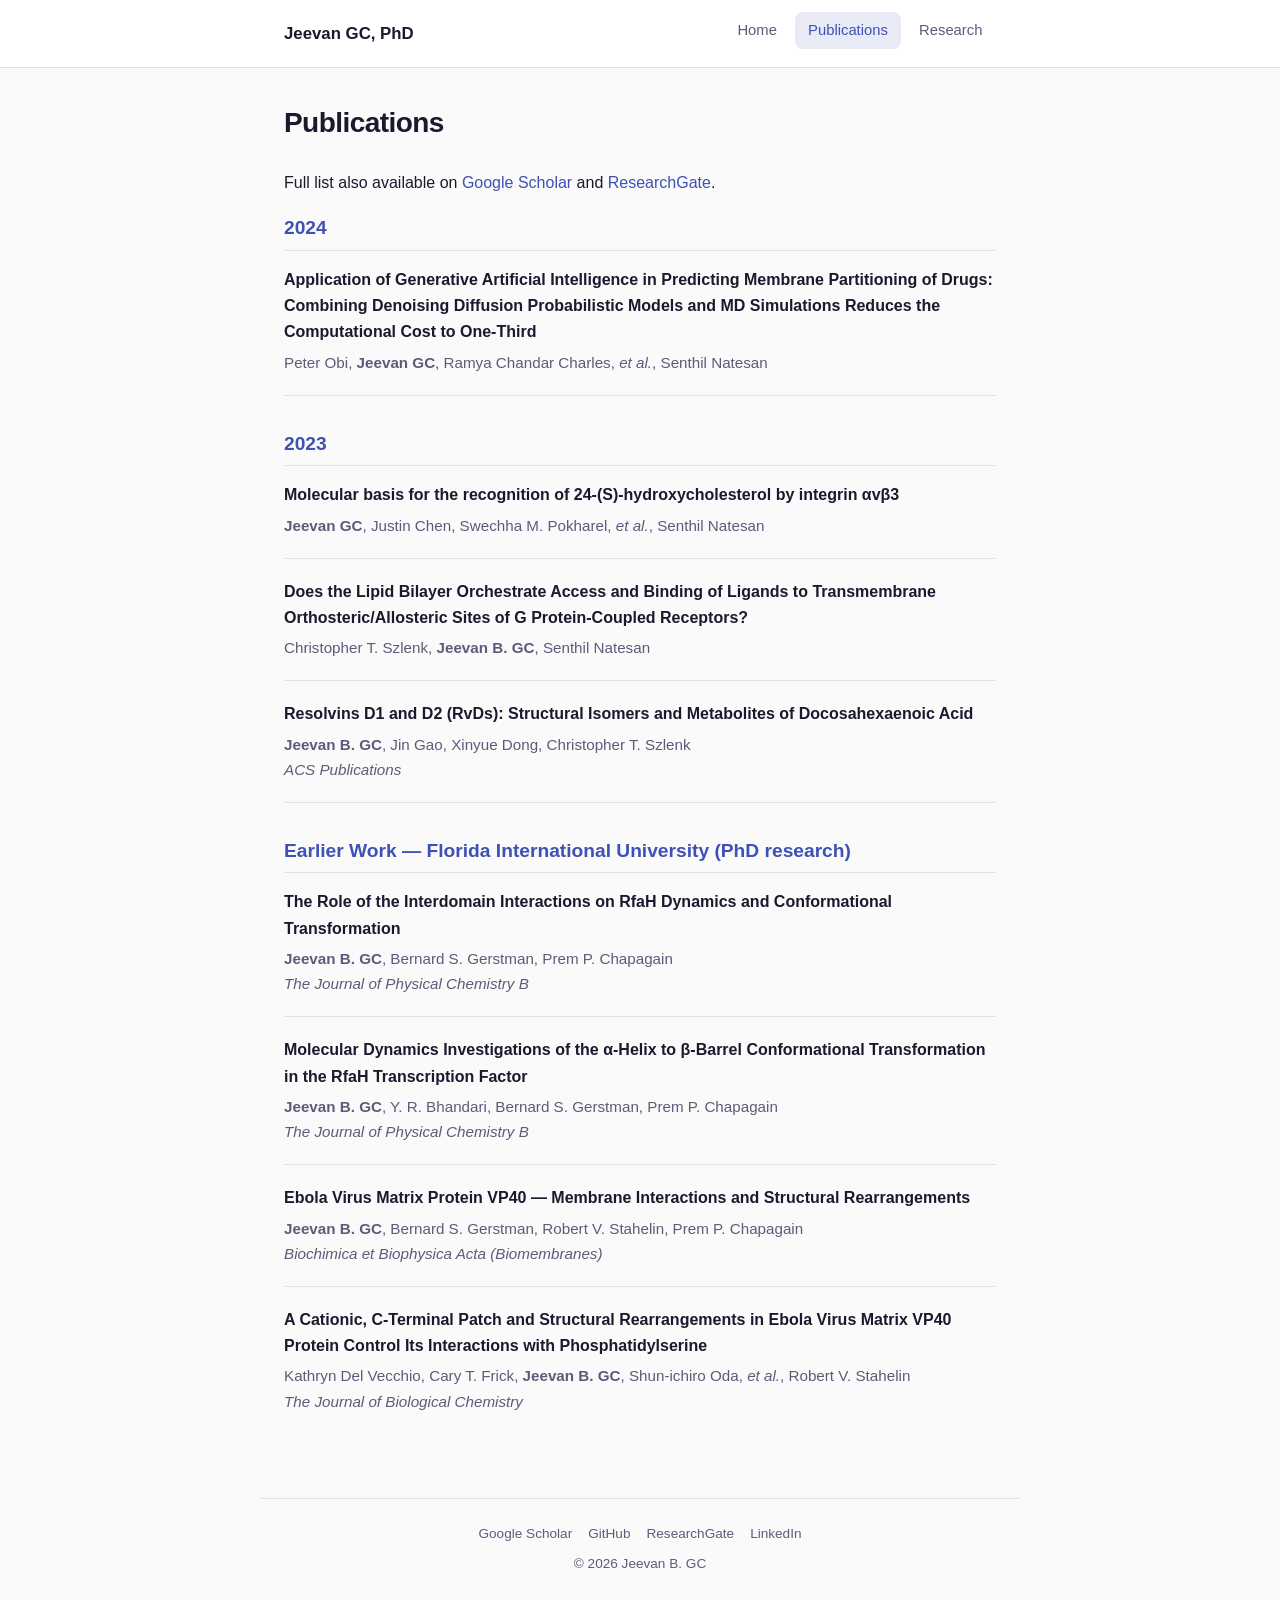
==== publications.html @ 0736896e "Add personal website" ====
<!DOCTYPE html>
<html lang="en">
<head>
  <meta charset="UTF-8">
  <meta name="viewport" content="width=device-width, initial-scale=1.0">
  <meta name="description" content="Publications by Jeevan B. GC, PhD">
  <title>Publications — Jeevan GC, PhD</title>
  <link rel="stylesheet" href="css/style.css">
</head>
<body>
  <header>
    <div class="header-inner">
      <a href="index.html" class="site-title">Jeevan GC, PhD</a>
      <nav>
        <ul>
          <li><a href="index.html">Home</a></li>
          <li><a href="publications.html" class="active">Publications</a></li>
          <li><a href="research.html">Research</a></li>
        </ul>
      </nav>
    </div>
  </header>

  <main>
    <h1 class="page-title">Publications</h1>
    <p>Full list also available on <a href="https://scholar.google.com/citations?user=zgSprHEAAAAJ&hl=en&oi=ao">Google Scholar</a> and <a href="https://www.researchgate.net/profile/Jeevan_G_C">ResearchGate</a>.</p>

    <div class="pub-year">2024</div>
    <div class="pub-item">
      <div class="pub-title">Application of Generative Artificial Intelligence in Predicting Membrane Partitioning of Drugs: Combining Denoising Diffusion Probabilistic Models and MD Simulations Reduces the Computational Cost to One-Third</div>
      <div class="pub-authors">Peter Obi, <strong>Jeevan GC</strong>, Ramya Chandar Charles, <em>et al.</em>, Senthil Natesan</div>
    </div>

    <div class="pub-year">2023</div>
    <div class="pub-item">
      <div class="pub-title">Molecular basis for the recognition of 24-(S)-hydroxycholesterol by integrin αvβ3</div>
      <div class="pub-authors"><strong>Jeevan GC</strong>, Justin Chen, Swechha M. Pokharel, <em>et al.</em>, Senthil Natesan</div>
    </div>
    <div class="pub-item">
      <div class="pub-title">Does the Lipid Bilayer Orchestrate Access and Binding of Ligands to Transmembrane Orthosteric/Allosteric Sites of G Protein-Coupled Receptors?</div>
      <div class="pub-authors">Christopher T. Szlenk, <strong>Jeevan B. GC</strong>, Senthil Natesan</div>
    </div>
    <div class="pub-item">
      <div class="pub-title">Resolvins D1 and D2 (RvDs): Structural Isomers and Metabolites of Docosahexaenoic Acid</div>
      <div class="pub-authors"><strong>Jeevan B. GC</strong>, Jin Gao, Xinyue Dong, Christopher T. Szlenk</div>
      <div class="pub-authors"><em>ACS Publications</em></div>
    </div>

    <div class="pub-year">Earlier Work — Florida International University (PhD research)</div>
    <div class="pub-item">
      <div class="pub-title">The Role of the Interdomain Interactions on RfaH Dynamics and Conformational Transformation</div>
      <div class="pub-authors"><strong>Jeevan B. GC</strong>, Bernard S. Gerstman, Prem P. Chapagain</div>
      <div class="pub-authors"><em>The Journal of Physical Chemistry B</em></div>
    </div>
    <div class="pub-item">
      <div class="pub-title">Molecular Dynamics Investigations of the α-Helix to β-Barrel Conformational Transformation in the RfaH Transcription Factor</div>
      <div class="pub-authors"><strong>Jeevan B. GC</strong>, Y. R. Bhandari, Bernard S. Gerstman, Prem P. Chapagain</div>
      <div class="pub-authors"><em>The Journal of Physical Chemistry B</em></div>
    </div>
    <div class="pub-item">
      <div class="pub-title">Ebola Virus Matrix Protein VP40 — Membrane Interactions and Structural Rearrangements</div>
      <div class="pub-authors"><strong>Jeevan B. GC</strong>, Bernard S. Gerstman, Robert V. Stahelin, Prem P. Chapagain</div>
      <div class="pub-authors"><em>Biochimica et Biophysica Acta (Biomembranes)</em></div>
    </div>
    <div class="pub-item">
      <div class="pub-title">A Cationic, C-Terminal Patch and Structural Rearrangements in Ebola Virus Matrix VP40 Protein Control Its Interactions with Phosphatidylserine</div>
      <div class="pub-authors">Kathryn Del Vecchio, Cary T. Frick, <strong>Jeevan B. GC</strong>, Shun-ichiro Oda, <em>et al.</em>, Robert V. Stahelin</div>
      <div class="pub-authors"><em>The Journal of Biological Chemistry</em></div>
    </div>
  </main>

  <footer>
    <div class="social-links">
      <a href="https://scholar.google.com/citations?user=zgSprHEAAAAJ&hl=en&oi=ao">Google Scholar</a>
      <a href="https://github.com/gcjeevan">GitHub</a>
      <a href="https://www.researchgate.net/profile/Jeevan_G_C">ResearchGate</a>
      <a href="https://www.linkedin.com/in/jeevan-gc-73a26660/">LinkedIn</a>
    </div>
    <p>&copy; 2026 Jeevan B. GC</p>
  </footer>
</body>
</html>
---- css/style.css ----
:root {
  --bg: #fafafa;
  --surface: #ffffff;
  --text: #1a1a2e;
  --text-muted: #5c5c7a;
  --accent: #3f51b5;
  --accent-light: #e8eaf6;
  --border: #e0e0e8;
  --shadow: 0 2px 12px rgba(63, 81, 181, 0.08);
  --radius: 8px;
  --max-width: 760px;
}

@media (prefers-color-scheme: dark) {
  :root {
    --bg: #121218;
    --surface: #1e1e28;
    --text: #e8e8f0;
    --text-muted: #a0a0b8;
    --accent: #7986cb;
    --accent-light: rgba(121, 134, 203, 0.12);
    --border: #2e2e3a;
    --shadow: 0 2px 12px rgba(0, 0, 0, 0.3);
  }
}

*,
*::before,
*::after {
  box-sizing: border-box;
}

html {
  scroll-behavior: smooth;
}

body {
  margin: 0;
  font-family: -apple-system, BlinkMacSystemFont, "Segoe UI", Roboto, Helvetica, Arial, sans-serif;
  font-size: 1rem;
  line-height: 1.65;
  color: var(--text);
  background: var(--bg);
}

a {
  color: var(--accent);
  text-decoration: none;
}

a:hover {
  text-decoration: underline;
}

/* Header & nav */
header {
  background: var(--surface);
  border-bottom: 1px solid var(--border);
  position: sticky;
  top: 0;
  z-index: 100;
}

.header-inner {
  max-width: var(--max-width);
  margin: 0 auto;
  padding: 0.75rem 1.5rem;
  display: flex;
  align-items: center;
  justify-content: space-between;
  gap: 1rem;
}

.site-title {
  font-weight: 600;
  font-size: 1.05rem;
  color: var(--text);
  text-decoration: none;
}

.site-title:hover {
  text-decoration: none;
  color: var(--accent);
}

nav ul {
  list-style: none;
  margin: 0;
  padding: 0;
  display: flex;
  gap: 0.25rem;
}

nav a {
  display: block;
  padding: 0.4rem 0.85rem;
  border-radius: var(--radius);
  color: var(--text-muted);
  font-size: 0.925rem;
  font-weight: 500;
  text-decoration: none;
}

nav a:hover {
  background: var(--accent-light);
  color: var(--accent);
  text-decoration: none;
}

nav a.active {
  background: var(--accent-light);
  color: var(--accent);
}

/* Main content */
main {
  max-width: var(--max-width);
  margin: 0 auto;
  padding: 2rem 1.5rem 4rem;
}

/* Hero */
.hero {
  text-align: center;
  padding: 2.5rem 1.5rem;
  margin-bottom: 2.5rem;
  background: var(--surface);
  border-radius: var(--radius);
  box-shadow: var(--shadow);
  border: 1px solid var(--border);
}

.hero h1 {
  margin: 0 0 0.35rem;
  font-size: 2rem;
  font-weight: 600;
  letter-spacing: -0.02em;
}

.hero .subtitle {
  font-size: 1.1rem;
  color: var(--text-muted);
  margin-bottom: 0.25rem;
}

.hero .location {
  font-size: 0.95rem;
  color: var(--text-muted);
  margin-bottom: 1.25rem;
}

.hero .links {
  display: flex;
  flex-wrap: wrap;
  gap: 0.5rem 1rem;
  justify-content: center;
  font-size: 0.925rem;
}

.hero .links a {
  font-weight: 500;
}

/* Typography */
h1.page-title {
  font-size: 1.75rem;
  font-weight: 600;
  margin: 0 0 1.5rem;
  letter-spacing: -0.02em;
}

h2 {
  font-size: 1.2rem;
  font-weight: 600;
  margin: 2rem 0 0.75rem;
  padding-bottom: 0.35rem;
  border-bottom: 1px solid var(--border);
}

h2:first-of-type {
  margin-top: 0;
}

p {
  margin: 0 0 1rem;
}

ul {
  margin: 0 0 1rem;
  padding-left: 1.25rem;
}

li {
  margin-bottom: 0.35rem;
}

strong {
  font-weight: 600;
}

em {
  color: var(--text-muted);
  font-style: italic;
}

hr {
  border: none;
  border-top: 1px solid var(--border);
  margin: 2rem 0;
}

/* Publications */
.pub-year {
  font-size: 1.2rem;
  font-weight: 600;
  margin: 2rem 0 1rem;
  padding-bottom: 0.35rem;
  border-bottom: 1px solid var(--border);
  color: var(--accent);
}

.pub-year:first-of-type {
  margin-top: 0;
}

.pub-item {
  margin-bottom: 1.25rem;
  padding-bottom: 1.25rem;
  border-bottom: 1px solid var(--border);
}

.pub-item:last-child {
  border-bottom: none;
  padding-bottom: 0;
}

.pub-title {
  font-weight: 600;
  margin-bottom: 0.25rem;
}

.pub-authors {
  color: var(--text-muted);
  font-size: 0.95rem;
}

/* Footer */
footer {
  max-width: var(--max-width);
  margin: 0 auto;
  padding: 1.5rem;
  text-align: center;
  font-size: 0.85rem;
  color: var(--text-muted);
  border-top: 1px solid var(--border);
}

footer a {
  color: var(--text-muted);
}

footer a:hover {
  color: var(--accent);
}

.social-links {
  display: flex;
  gap: 1rem;
  justify-content: center;
  margin-bottom: 0.5rem;
}

@media (max-width: 600px) {
  .header-inner {
    flex-direction: column;
    align-items: flex-start;
  }

  nav ul {
    flex-wrap: wrap;
  }

  .hero h1 {
    font-size: 1.6rem;
  }
}
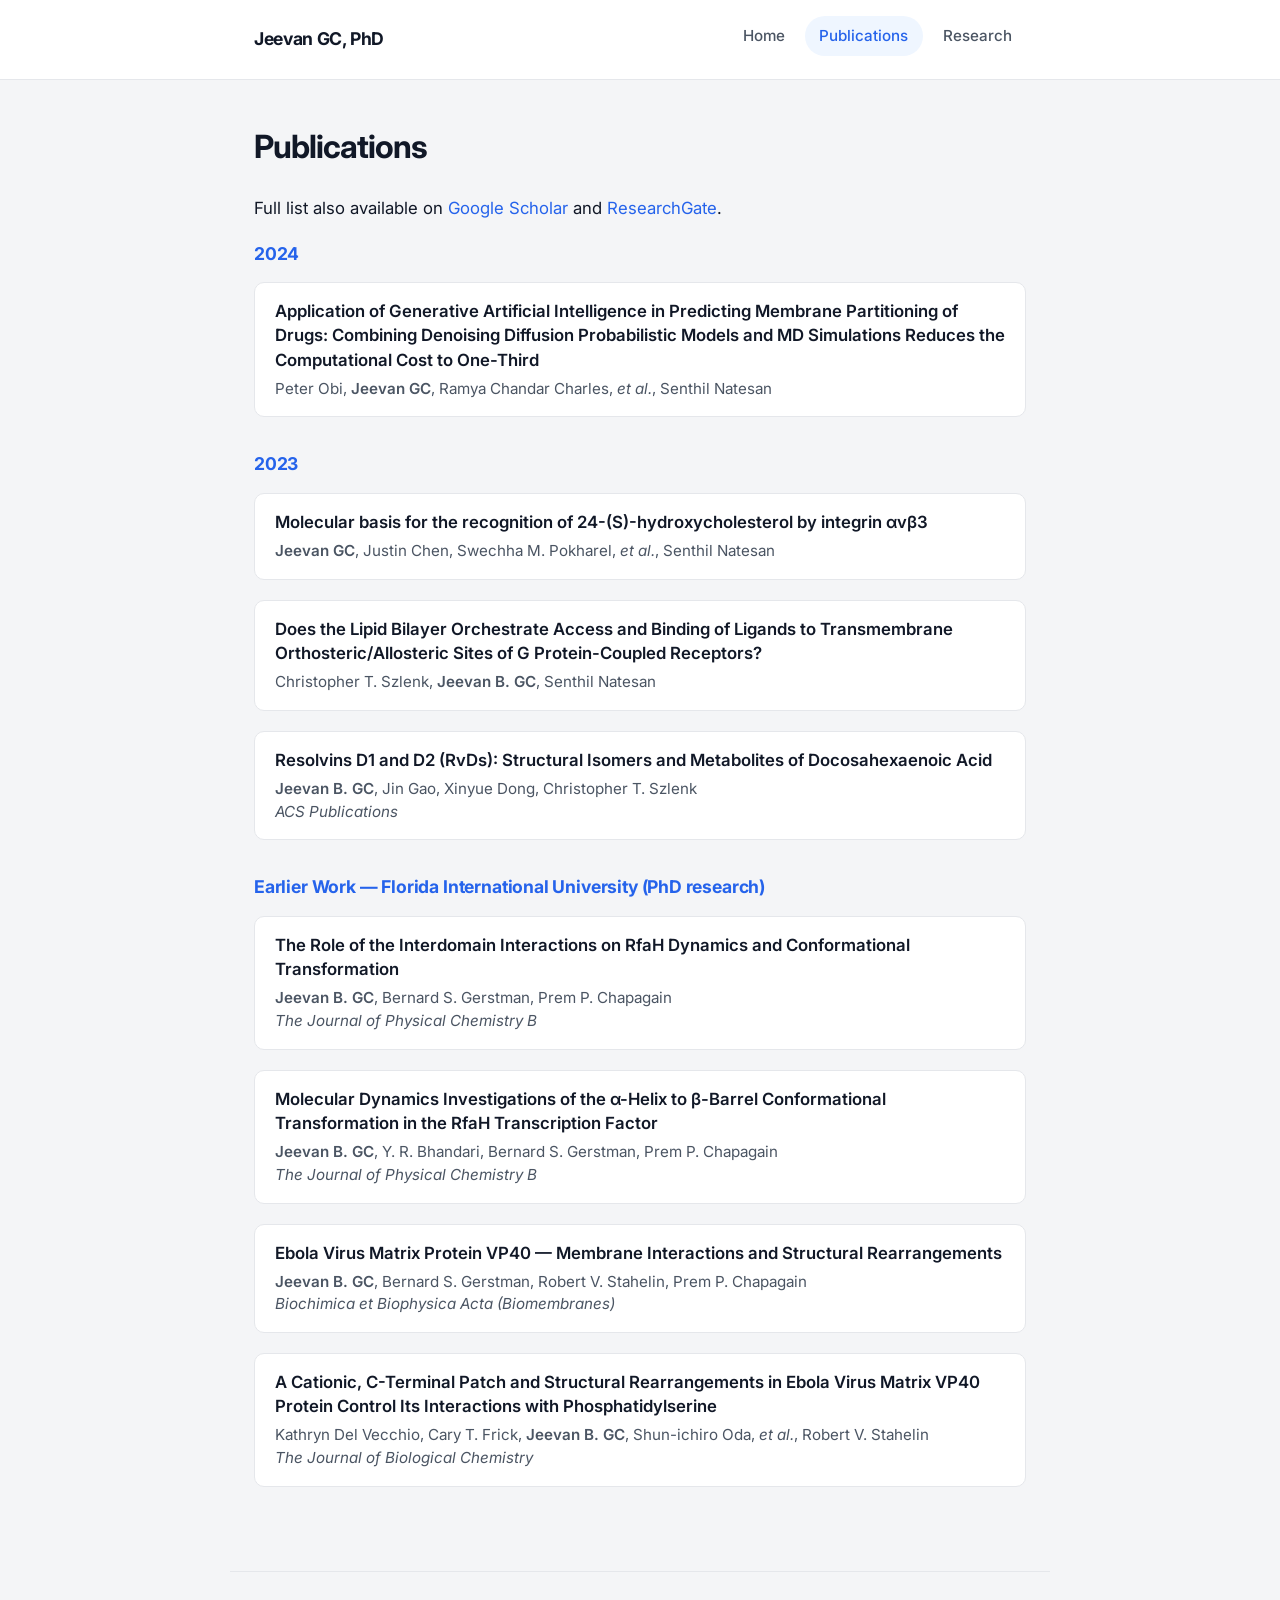
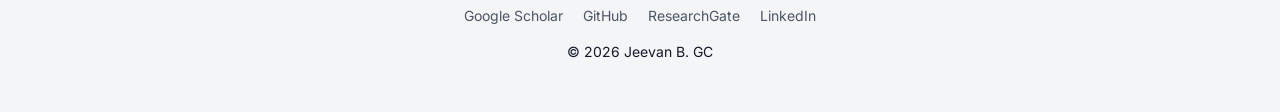
==== commit 35f3141a: "Fix GitHub Pages deploy and add profile photo" ====
--- a/publications.html
+++ b/publications.html
@@ -5,6 +5,9 @@
   <meta name="viewport" content="width=device-width, initial-scale=1.0">
   <meta name="description" content="Publications by Jeevan B. GC, PhD">
   <title>Publications — Jeevan GC, PhD</title>
+  <link rel="preconnect" href="https://fonts.googleapis.com">
+  <link rel="preconnect" href="https://fonts.gstatic.com" crossorigin>
+  <link href="https://fonts.googleapis.com/css2?family=Inter:wght@400;500;600;700&display=swap" rel="stylesheet">
   <link rel="stylesheet" href="css/style.css">
 </head>
 <body>
@@ -23,7 +26,7 @@
 
   <main>
     <h1 class="page-title">Publications</h1>
-    <p>Full list also available on <a href="https://scholar.google.com/citations?user=zgSprHEAAAAJ&hl=en&oi=ao">Google Scholar</a> and <a href="https://www.researchgate.net/profile/Jeevan_G_C">ResearchGate</a>.</p>
+    <p>Full list also available on <a href="https://scholar.google.com/citations?user=Vu5JRU0AAAAJ&amp;hl=en&amp;oi=ao">Google Scholar</a> and <a href="https://www.researchgate.net/profile/Jeevan_G_C">ResearchGate</a>.</p>
 
     <div class="pub-year">2024</div>
     <div class="pub-item">
@@ -71,10 +74,10 @@
 
   <footer>
     <div class="social-links">
-      <a href="https://scholar.google.com/citations?user=zgSprHEAAAAJ&hl=en&oi=ao">Google Scholar</a>
+      <a href="https://scholar.google.com/citations?user=Vu5JRU0AAAAJ&amp;hl=en&amp;oi=ao">Google Scholar</a>
       <a href="https://github.com/gcjeevan">GitHub</a>
       <a href="https://www.researchgate.net/profile/Jeevan_G_C">ResearchGate</a>
-      <a href="https://www.linkedin.com/in/jeevan-gc-73a26660/">LinkedIn</a>
+      <a href="https://www.linkedin.com/in/jeevan-gc-ph-d-73a26660/">LinkedIn</a>
     </div>
     <p>&copy; 2026 Jeevan B. GC</p>
   </footer>
--- a/css/style.css
+++ b/css/style.css
@@ -1,27 +1,16 @@
 :root {
-  --bg: #fafafa;
+  color-scheme: light;
+  --bg: #f4f5f7;
   --surface: #ffffff;
-  --text: #1a1a2e;
-  --text-muted: #5c5c7a;
-  --accent: #3f51b5;
-  --accent-light: #e8eaf6;
-  --border: #e0e0e8;
-  --shadow: 0 2px 12px rgba(63, 81, 181, 0.08);
-  --radius: 8px;
-  --max-width: 760px;
-}
-
-@media (prefers-color-scheme: dark) {
-  :root {
-    --bg: #121218;
-    --surface: #1e1e28;
-    --text: #e8e8f0;
-    --text-muted: #a0a0b8;
-    --accent: #7986cb;
-    --accent-light: rgba(121, 134, 203, 0.12);
-    --border: #2e2e3a;
-    --shadow: 0 2px 12px rgba(0, 0, 0, 0.3);
-  }
+  --text: #111827;
+  --text-muted: #4b5563;
+  --accent: #2563eb;
+  --accent-hover: #1d4ed8;
+  --accent-light: #eff6ff;
+  --border: #e5e7eb;
+  --shadow: 0 1px 3px rgba(0, 0, 0, 0.06), 0 8px 24px rgba(0, 0, 0, 0.04);
+  --radius: 10px;
+  --max-width: 820px;
 }
 
 *,
@@ -36,11 +25,12 @@
 
 body {
   margin: 0;
-  font-family: -apple-system, BlinkMacSystemFont, "Segoe UI", Roboto, Helvetica, Arial, sans-serif;
-  font-size: 1rem;
-  line-height: 1.65;
+  font-family: "Inter", -apple-system, BlinkMacSystemFont, "Segoe UI", Roboto, Helvetica, Arial, sans-serif;
+  font-size: 1.05rem;
+  line-height: 1.7;
   color: var(--text);
   background: var(--bg);
+  -webkit-font-smoothing: antialiased;
 }
 
 a {
@@ -49,10 +39,11 @@
 }
 
 a:hover {
+  color: var(--accent-hover);
   text-decoration: underline;
 }
 
-/* Header & nav */
+/* Header */
 header {
   background: var(--surface);
   border-bottom: 1px solid var(--border);
@@ -64,7 +55,7 @@
 .header-inner {
   max-width: var(--max-width);
   margin: 0 auto;
-  padding: 0.75rem 1.5rem;
+  padding: 1rem 1.5rem;
   display: flex;
   align-items: center;
   justify-content: space-between;
@@ -72,10 +63,11 @@
 }
 
 .site-title {
-  font-weight: 600;
-  font-size: 1.05rem;
-  color: var(--text);
-  text-decoration: none;
+  font-weight: 700;
+  font-size: 1.1rem;
+  color: var(--text);
+  text-decoration: none;
+  letter-spacing: -0.02em;
 }
 
 .site-title:hover {
@@ -88,15 +80,15 @@
   margin: 0;
   padding: 0;
   display: flex;
-  gap: 0.25rem;
+  gap: 0.35rem;
 }
 
 nav a {
   display: block;
-  padding: 0.4rem 0.85rem;
-  border-radius: var(--radius);
-  color: var(--text-muted);
-  font-size: 0.925rem;
+  padding: 0.45rem 0.9rem;
+  border-radius: 999px;
+  color: var(--text-muted);
+  font-size: 0.95rem;
   font-weight: 500;
   text-decoration: none;
 }
@@ -112,17 +104,17 @@
   color: var(--accent);
 }
 
-/* Main content */
+/* Main */
 main {
   max-width: var(--max-width);
   margin: 0 auto;
-  padding: 2rem 1.5rem 4rem;
+  padding: 2.5rem 1.5rem 4rem;
 }
 
 /* Hero */
 .hero {
   text-align: center;
-  padding: 2.5rem 1.5rem;
+  padding: 3rem 2rem;
   margin-bottom: 2.5rem;
   background: var(--surface);
   border-radius: var(--radius);
@@ -130,51 +122,80 @@
   border: 1px solid var(--border);
 }
 
+.hero-photo {
+  width: 160px;
+  height: 160px;
+  border-radius: 50%;
+  object-fit: cover;
+  object-position: center top;
+  margin: 0 auto 1.25rem;
+  display: block;
+  border: 3px solid var(--border);
+  box-shadow: var(--shadow);
+}
+
 .hero h1 {
-  margin: 0 0 0.35rem;
-  font-size: 2rem;
-  font-weight: 600;
-  letter-spacing: -0.02em;
+  margin: 0 0 0.5rem;
+  font-size: 2.25rem;
+  font-weight: 700;
+  letter-spacing: -0.03em;
+  line-height: 1.2;
 }
 
 .hero .subtitle {
-  font-size: 1.1rem;
-  color: var(--text-muted);
-  margin-bottom: 0.25rem;
+  font-size: 1.15rem;
+  color: var(--text-muted);
+  margin: 0 0 0.25rem;
+  line-height: 1.5;
 }
 
 .hero .location {
   font-size: 0.95rem;
   color: var(--text-muted);
-  margin-bottom: 1.25rem;
+  margin: 0 0 1.5rem;
 }
 
 .hero .links {
   display: flex;
   flex-wrap: wrap;
-  gap: 0.5rem 1rem;
+  gap: 0.5rem;
   justify-content: center;
-  font-size: 0.925rem;
 }
 
 .hero .links a {
+  display: inline-block;
+  padding: 0.4rem 0.85rem;
+  border: 1px solid var(--border);
+  border-radius: 999px;
+  background: var(--bg);
+  color: var(--text);
+  font-size: 0.875rem;
   font-weight: 500;
+  text-decoration: none;
+  transition: background 0.15s, border-color 0.15s, color 0.15s;
+}
+
+.hero .links a:hover {
+  background: var(--accent-light);
+  border-color: #bfdbfe;
+  color: var(--accent);
+  text-decoration: none;
 }
 
 /* Typography */
 h1.page-title {
-  font-size: 1.75rem;
-  font-weight: 600;
-  margin: 0 0 1.5rem;
+  font-size: 2rem;
+  font-weight: 700;
+  margin: 0 0 1.25rem;
+  letter-spacing: -0.03em;
+}
+
+h2 {
+  font-size: 1.25rem;
+  font-weight: 700;
+  margin: 2.25rem 0 0.85rem;
   letter-spacing: -0.02em;
-}
-
-h2 {
-  font-size: 1.2rem;
-  font-weight: 600;
-  margin: 2rem 0 0.75rem;
-  padding-bottom: 0.35rem;
-  border-bottom: 1px solid var(--border);
+  color: var(--text);
 }
 
 h2:first-of-type {
@@ -183,15 +204,20 @@
 
 p {
   margin: 0 0 1rem;
+  color: var(--text);
 }
 
 ul {
   margin: 0 0 1rem;
-  padding-left: 1.25rem;
+  padding-left: 1.35rem;
 }
 
 li {
-  margin-bottom: 0.35rem;
+  margin-bottom: 0.4rem;
+}
+
+li::marker {
+  color: var(--accent);
 }
 
 strong {
@@ -206,17 +232,35 @@
 hr {
   border: none;
   border-top: 1px solid var(--border);
-  margin: 2rem 0;
+  margin: 2.5rem 0;
+}
+
+/* Education blocks */
+.edu-block {
+  margin-bottom: 1.25rem;
+  padding: 1rem 1.25rem;
+  background: var(--surface);
+  border: 1px solid var(--border);
+  border-radius: var(--radius);
+}
+
+.edu-block strong {
+  display: block;
+  margin-bottom: 0.25rem;
+}
+
+.edu-block span {
+  color: var(--text-muted);
+  font-size: 0.95rem;
 }
 
 /* Publications */
 .pub-year {
-  font-size: 1.2rem;
-  font-weight: 600;
-  margin: 2rem 0 1rem;
-  padding-bottom: 0.35rem;
-  border-bottom: 1px solid var(--border);
-  color: var(--accent);
+  font-size: 1.1rem;
+  font-weight: 700;
+  margin: 2rem 0 0.85rem;
+  color: var(--accent);
+  letter-spacing: -0.01em;
 }
 
 .pub-year:first-of-type {
@@ -225,32 +269,31 @@
 
 .pub-item {
   margin-bottom: 1.25rem;
-  padding-bottom: 1.25rem;
-  border-bottom: 1px solid var(--border);
-}
-
-.pub-item:last-child {
-  border-bottom: none;
-  padding-bottom: 0;
+  padding: 1rem 1.25rem;
+  background: var(--surface);
+  border: 1px solid var(--border);
+  border-radius: var(--radius);
 }
 
 .pub-title {
   font-weight: 600;
-  margin-bottom: 0.25rem;
+  margin-bottom: 0.35rem;
+  line-height: 1.45;
 }
 
 .pub-authors {
   color: var(--text-muted);
   font-size: 0.95rem;
+  line-height: 1.5;
 }
 
 /* Footer */
 footer {
   max-width: var(--max-width);
   margin: 0 auto;
-  padding: 1.5rem;
+  padding: 2rem 1.5rem;
   text-align: center;
-  font-size: 0.85rem;
+  font-size: 0.875rem;
   color: var(--text-muted);
   border-top: 1px solid var(--border);
 }
@@ -265,9 +308,10 @@
 
 .social-links {
   display: flex;
-  gap: 1rem;
+  flex-wrap: wrap;
+  gap: 0.75rem 1.25rem;
   justify-content: center;
-  margin-bottom: 0.5rem;
+  margin-bottom: 0.75rem;
 }
 
 @media (max-width: 600px) {
@@ -280,7 +324,11 @@
     flex-wrap: wrap;
   }
 
+  .hero {
+    padding: 2rem 1.25rem;
+  }
+
   .hero h1 {
-    font-size: 1.6rem;
+    font-size: 1.75rem;
   }
 }
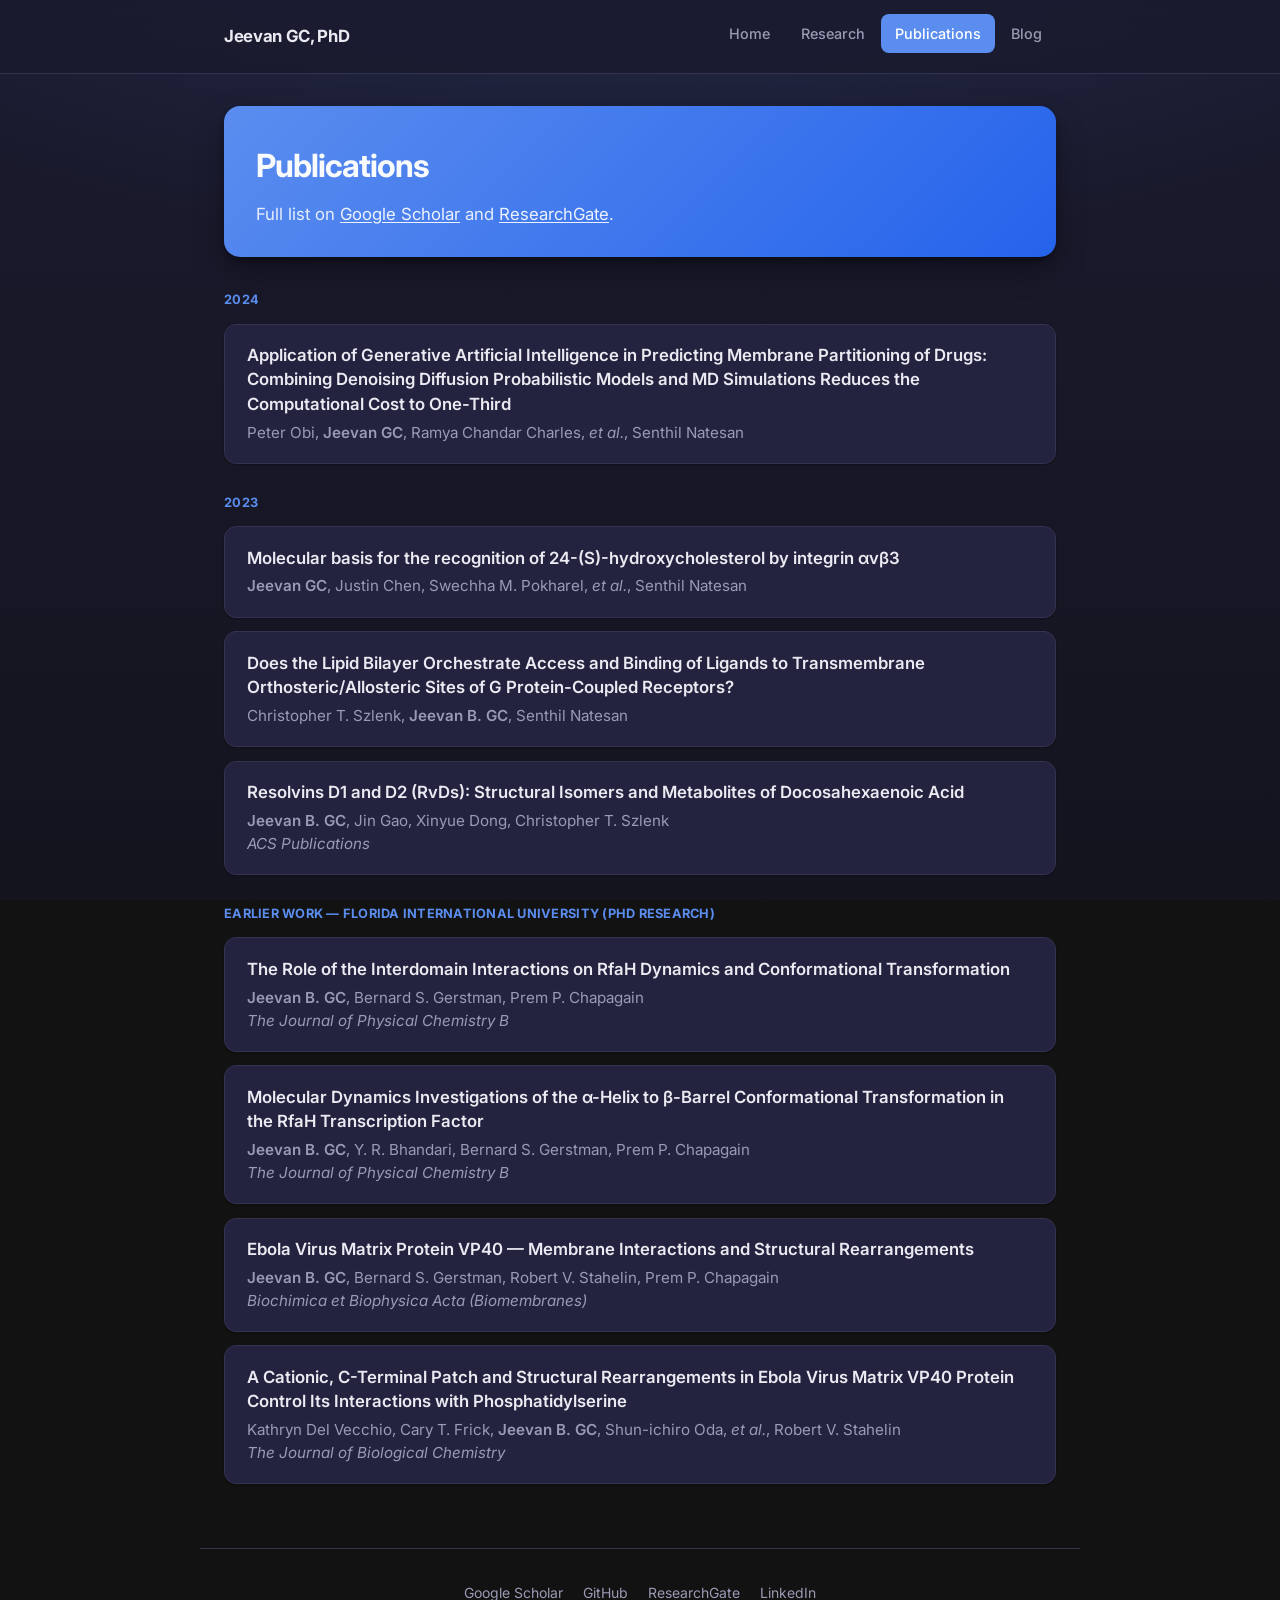
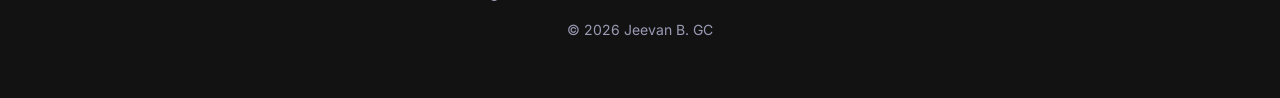
==== commit dbebfb03: "Switch site to near-black navy dark theme" ====
--- a/publications.html
+++ b/publications.html
@@ -17,16 +17,19 @@
       <nav>
         <ul>
           <li><a href="index.html">Home</a></li>
+          <li><a href="research.html">Research</a></li>
           <li><a href="publications.html" class="active">Publications</a></li>
-          <li><a href="research.html">Research</a></li>
+          <li><a href="blog.html">Blog</a></li>
         </ul>
       </nav>
     </div>
   </header>
 
   <main>
-    <h1 class="page-title">Publications</h1>
-    <p>Full list also available on <a href="https://scholar.google.com/citations?user=Vu5JRU0AAAAJ&amp;hl=en&amp;oi=ao">Google Scholar</a> and <a href="https://www.researchgate.net/profile/Jeevan_G_C">ResearchGate</a>.</p>
+    <div class="page-header">
+      <h1>Publications</h1>
+      <p>Full list on <a href="https://scholar.google.com/citations?user=Vu5JRU0AAAAJ&amp;hl=en&amp;oi=ao">Google Scholar</a> and <a href="https://www.researchgate.net/profile/Jeevan_G_C">ResearchGate</a>.</p>
+    </div>
 
     <div class="pub-year">2024</div>
     <div class="pub-item">
@@ -75,7 +78,7 @@
   <footer>
     <div class="social-links">
       <a href="https://scholar.google.com/citations?user=Vu5JRU0AAAAJ&amp;hl=en&amp;oi=ao">Google Scholar</a>
-      <a href="https://github.com/gcjeevan">GitHub</a>
+      <a href="https://github.com/jeevanbgc">GitHub</a>
       <a href="https://www.researchgate.net/profile/Jeevan_G_C">ResearchGate</a>
       <a href="https://www.linkedin.com/in/jeevan-gc-ph-d-73a26660/">LinkedIn</a>
     </div>
--- a/css/style.css
+++ b/css/style.css
@@ -1,16 +1,21 @@
 :root {
-  color-scheme: light;
-  --bg: #f4f5f7;
-  --surface: #ffffff;
-  --text: #111827;
-  --text-muted: #4b5563;
-  --accent: #2563eb;
-  --accent-hover: #1d4ed8;
-  --accent-light: #eff6ff;
-  --border: #e5e7eb;
-  --shadow: 0 1px 3px rgba(0, 0, 0, 0.06), 0 8px 24px rgba(0, 0, 0, 0.04);
-  --radius: 10px;
-  --max-width: 820px;
+  color-scheme: dark;
+  --bg: #1a1a2e;
+  --bg-accent: #20203a;
+  --surface: #23233f;
+  --text: #eaeaf2;
+  --text-muted: #9a9ab5;
+  --accent: #5b8def;
+  --accent-hover: #7ba3f4;
+  --accent-soft: #60a5fa;
+  --accent-light: rgba(91, 141, 239, 0.14);
+  --accent-glow: rgba(91, 141, 239, 0.16);
+  --border: #33334f;
+  --shadow-sm: 0 1px 2px rgba(0, 0, 0, 0.25);
+  --shadow: 0 4px 6px -1px rgba(0, 0, 0, 0.3), 0 12px 32px -4px rgba(0, 0, 0, 0.4);
+  --radius: 12px;
+  --radius-lg: 16px;
+  --max-width: 880px;
 }
 
 *,
@@ -27,25 +32,31 @@
   margin: 0;
   font-family: "Inter", -apple-system, BlinkMacSystemFont, "Segoe UI", Roboto, Helvetica, Arial, sans-serif;
   font-size: 1.05rem;
-  line-height: 1.7;
+  line-height: 1.75;
   color: var(--text);
-  background: var(--bg);
+  background:
+    radial-gradient(ellipse 80% 50% at 50% -20%, rgba(91, 141, 239, 0.18), transparent),
+    linear-gradient(180deg, var(--bg) 0%, #14141f 100%);
+  background-attachment: fixed;
+  min-height: 100vh;
   -webkit-font-smoothing: antialiased;
 }
 
 a {
   color: var(--accent);
   text-decoration: none;
+  transition: color 0.15s;
 }
 
 a:hover {
   color: var(--accent-hover);
-  text-decoration: underline;
 }
 
 /* Header */
 header {
-  background: var(--surface);
+  background: rgba(26, 26, 46, 0.85);
+  backdrop-filter: blur(12px);
+  -webkit-backdrop-filter: blur(12px);
   border-bottom: 1px solid var(--border);
   position: sticky;
   top: 0;
@@ -55,7 +66,7 @@
 .header-inner {
   max-width: var(--max-width);
   margin: 0 auto;
-  padding: 1rem 1.5rem;
+  padding: 0.85rem 1.5rem;
   display: flex;
   align-items: center;
   justify-content: space-between;
@@ -64,14 +75,13 @@
 
 .site-title {
   font-weight: 700;
-  font-size: 1.1rem;
+  font-size: 1.05rem;
   color: var(--text);
   text-decoration: none;
   letter-spacing: -0.02em;
 }
 
 .site-title:hover {
-  text-decoration: none;
   color: var(--accent);
 }
 
@@ -80,106 +90,220 @@
   margin: 0;
   padding: 0;
   display: flex;
-  gap: 0.35rem;
+  gap: 0.2rem;
 }
 
 nav a {
   display: block;
-  padding: 0.45rem 0.9rem;
-  border-radius: 999px;
-  color: var(--text-muted);
-  font-size: 0.95rem;
+  padding: 0.45rem 0.85rem;
+  border-radius: 8px;
+  color: var(--text-muted);
+  font-size: 0.9rem;
   font-weight: 500;
   text-decoration: none;
+  transition: background 0.15s, color 0.15s;
 }
 
 nav a:hover {
   background: var(--accent-light);
   color: var(--accent);
-  text-decoration: none;
 }
 
 nav a.active {
-  background: var(--accent-light);
-  color: var(--accent);
+  background: var(--accent);
+  color: #fff;
 }
 
 /* Main */
 main {
   max-width: var(--max-width);
   margin: 0 auto;
-  padding: 2.5rem 1.5rem 4rem;
+  padding: 2rem 1.5rem 4rem;
+}
+
+/* Page header (inner pages) */
+.page-header {
+  margin-bottom: 2rem;
+  padding: 2rem 2rem 1.75rem;
+  background: linear-gradient(135deg, var(--accent) 0%, #2563eb 100%);
+  border-radius: var(--radius-lg);
+  color: #f8fafc;
+  box-shadow: var(--shadow);
+}
+
+.page-header h1 {
+  margin: 0 0 0.35rem;
+  font-size: 2rem;
+  font-weight: 700;
+  letter-spacing: -0.03em;
+}
+
+.page-header p {
+  margin: 0;
+  opacity: 0.9;
+  font-size: 1.05rem;
+}
+
+.page-header a {
+  color: #fff;
+  text-decoration: underline;
+  text-underline-offset: 2px;
 }
 
 /* Hero */
 .hero {
   text-align: center;
-  padding: 3rem 2rem;
-  margin-bottom: 2.5rem;
+  padding: 2.5rem 2rem 2.75rem;
+  margin-bottom: 2rem;
   background: var(--surface);
-  border-radius: var(--radius);
+  border-radius: var(--radius-lg);
   box-shadow: var(--shadow);
   border: 1px solid var(--border);
+  position: relative;
+  overflow: hidden;
+}
+
+.hero::before {
+  content: "";
+  position: absolute;
+  top: 0;
+  left: 0;
+  right: 0;
+  height: 4px;
+  background: linear-gradient(90deg, var(--accent), var(--accent-soft));
 }
 
 .hero-photo {
-  width: 160px;
-  height: 160px;
+  width: 148px;
+  height: 148px;
   border-radius: 50%;
   object-fit: cover;
   object-position: center top;
   margin: 0 auto 1.25rem;
   display: block;
-  border: 3px solid var(--border);
-  box-shadow: var(--shadow);
+  border: 4px solid var(--surface);
+  box-shadow: 0 0 0 1px var(--border), var(--shadow);
 }
 
 .hero h1 {
-  margin: 0 0 0.5rem;
-  font-size: 2.25rem;
+  margin: 0 0 0.4rem;
+  font-size: 2.1rem;
   font-weight: 700;
   letter-spacing: -0.03em;
   line-height: 1.2;
 }
 
 .hero .subtitle {
-  font-size: 1.15rem;
-  color: var(--text-muted);
-  margin: 0 0 0.25rem;
-  line-height: 1.5;
+  font-size: 1.1rem;
+  color: var(--text-muted);
+  margin: 0 0 0.2rem;
 }
 
 .hero .location {
-  font-size: 0.95rem;
-  color: var(--text-muted);
-  margin: 0 0 1.5rem;
+  font-size: 0.9rem;
+  color: var(--text-muted);
+  margin: 0 0 1.35rem;
 }
 
 .hero .links {
   display: flex;
   flex-wrap: wrap;
-  gap: 0.5rem;
+  gap: 0.45rem;
   justify-content: center;
 }
 
 .hero .links a {
   display: inline-block;
-  padding: 0.4rem 0.85rem;
+  padding: 0.4rem 0.9rem;
   border: 1px solid var(--border);
   border-radius: 999px;
   background: var(--bg);
   color: var(--text);
-  font-size: 0.875rem;
+  font-size: 0.85rem;
   font-weight: 500;
   text-decoration: none;
-  transition: background 0.15s, border-color 0.15s, color 0.15s;
+  transition: all 0.15s;
 }
 
 .hero .links a:hover {
-  background: var(--accent-light);
+  background: var(--accent);
+  border-color: var(--accent);
+  color: #fff;
+}
+
+/* Panel cards (homepage) */
+.panel-grid {
+  display: grid;
+  grid-template-columns: repeat(3, 1fr);
+  gap: 1rem;
+  margin-bottom: 2.5rem;
+}
+
+.panel-card {
+  display: block;
+  padding: 1.35rem 1.25rem;
+  background: var(--surface);
+  border: 1px solid var(--border);
+  border-radius: var(--radius);
+  text-decoration: none;
+  color: inherit;
+  transition: transform 0.15s, box-shadow 0.15s, border-color 0.15s;
+  box-shadow: var(--shadow-sm);
+}
+
+.panel-card:hover {
+  transform: translateY(-2px);
+  box-shadow: var(--shadow);
   border-color: #bfdbfe;
-  color: var(--accent);
-  text-decoration: none;
+  color: inherit;
+}
+
+.panel-card-icon {
+  font-size: 1.5rem;
+  margin-bottom: 0.5rem;
+}
+
+.panel-card h3 {
+  margin: 0 0 0.35rem;
+  font-size: 1rem;
+  font-weight: 600;
+  color: var(--text);
+}
+
+.panel-card p {
+  margin: 0;
+  font-size: 0.875rem;
+  color: var(--text-muted);
+  line-height: 1.5;
+}
+
+/* Content sections */
+.content-section {
+  margin-bottom: 2rem;
+  padding: 1.5rem 1.75rem;
+  background: var(--surface);
+  border: 1px solid var(--border);
+  border-radius: var(--radius);
+  box-shadow: var(--shadow-sm);
+}
+
+.content-section h2 {
+  margin: 0 0 1rem;
+  font-size: 1.15rem;
+  font-weight: 700;
+  letter-spacing: -0.02em;
+  padding-bottom: 0.6rem;
+  border-bottom: 2px solid var(--accent-light);
+  color: var(--text);
+}
+
+.content-section h2:first-child {
+  margin-top: 0;
+}
+
+.content-section p:last-child,
+.content-section ul:last-child {
+  margin-bottom: 0;
 }
 
 /* Typography */
@@ -191,11 +315,10 @@
 }
 
 h2 {
-  font-size: 1.25rem;
-  font-weight: 700;
-  margin: 2.25rem 0 0.85rem;
+  font-size: 1.2rem;
+  font-weight: 700;
+  margin: 2rem 0 0.85rem;
   letter-spacing: -0.02em;
-  color: var(--text);
 }
 
 h2:first-of-type {
@@ -204,7 +327,6 @@
 
 p {
   margin: 0 0 1rem;
-  color: var(--text);
 }
 
 ul {
@@ -217,7 +339,7 @@
 }
 
 li::marker {
-  color: var(--accent);
+  color: var(--accent-soft);
 }
 
 strong {
@@ -232,16 +354,20 @@
 hr {
   border: none;
   border-top: 1px solid var(--border);
-  margin: 2.5rem 0;
+  margin: 2rem 0;
 }
 
 /* Education blocks */
 .edu-block {
-  margin-bottom: 1.25rem;
+  margin-bottom: 1rem;
   padding: 1rem 1.25rem;
-  background: var(--surface);
+  background: var(--bg);
   border: 1px solid var(--border);
   border-radius: var(--radius);
+}
+
+.edu-block:last-child {
+  margin-bottom: 0;
 }
 
 .edu-block strong {
@@ -256,11 +382,13 @@
 
 /* Publications */
 .pub-year {
-  font-size: 1.1rem;
-  font-weight: 700;
-  margin: 2rem 0 0.85rem;
-  color: var(--accent);
-  letter-spacing: -0.01em;
+  font-size: 1rem;
+  font-weight: 700;
+  margin: 1.75rem 0 0.75rem;
+  color: var(--accent);
+  letter-spacing: 0.02em;
+  text-transform: uppercase;
+  font-size: 0.8rem;
 }
 
 .pub-year:first-of-type {
@@ -268,11 +396,21 @@
 }
 
 .pub-item {
-  margin-bottom: 1.25rem;
-  padding: 1rem 1.25rem;
+  margin-bottom: 0.85rem;
+  padding: 1.15rem 1.35rem;
   background: var(--surface);
   border: 1px solid var(--border);
   border-radius: var(--radius);
+  box-shadow: var(--shadow-sm);
+  transition: border-color 0.15s;
+}
+
+.pub-item:hover {
+  border-color: #bfdbfe;
+}
+
+.pub-item:last-child {
+  margin-bottom: 0;
 }
 
 .pub-title {
@@ -287,11 +425,132 @@
   line-height: 1.5;
 }
 
+/* Blog */
+.blog-list {
+  display: flex;
+  flex-direction: column;
+  gap: 1rem;
+}
+
+.blog-card {
+  display: block;
+  padding: 1.35rem 1.5rem;
+  background: var(--surface);
+  border: 1px solid var(--border);
+  border-radius: var(--radius);
+  text-decoration: none;
+  color: inherit;
+  transition: transform 0.15s, box-shadow 0.15s, border-color 0.15s;
+  box-shadow: var(--shadow-sm);
+}
+
+.blog-card:hover {
+  transform: translateY(-2px);
+  box-shadow: var(--shadow);
+  border-color: #bfdbfe;
+  color: inherit;
+}
+
+.blog-card-meta {
+  display: flex;
+  flex-wrap: wrap;
+  align-items: center;
+  gap: 0.5rem 0.75rem;
+  margin-bottom: 0.5rem;
+}
+
+.blog-date {
+  font-size: 0.8rem;
+  color: var(--text-muted);
+  font-weight: 500;
+}
+
+.blog-tag {
+  font-size: 0.72rem;
+  font-weight: 600;
+  text-transform: uppercase;
+  letter-spacing: 0.04em;
+  padding: 0.2rem 0.55rem;
+  background: var(--accent-light);
+  color: var(--accent);
+  border-radius: 999px;
+}
+
+.blog-card h2 {
+  margin: 0 0 0.45rem;
+  font-size: 1.2rem;
+  font-weight: 600;
+  letter-spacing: -0.02em;
+  color: var(--text);
+}
+
+.blog-card p {
+  margin: 0;
+  font-size: 0.95rem;
+  color: var(--text-muted);
+  line-height: 1.6;
+}
+
+.blog-read-more {
+  display: inline-block;
+  margin-top: 0.65rem;
+  font-size: 0.875rem;
+  font-weight: 600;
+  color: var(--accent);
+}
+
+/* Blog post page */
+.post-back {
+  display: inline-flex;
+  align-items: center;
+  gap: 0.35rem;
+  margin-bottom: 1.5rem;
+  font-size: 0.9rem;
+  font-weight: 500;
+  color: var(--text-muted);
+  text-decoration: none;
+}
+
+.post-back:hover {
+  color: var(--accent);
+}
+
+.post-article {
+  padding: 2rem 2rem 2.25rem;
+  background: var(--surface);
+  border: 1px solid var(--border);
+  border-radius: var(--radius-lg);
+  box-shadow: var(--shadow);
+}
+
+.post-article h1 {
+  margin: 0 0 0.75rem;
+  font-size: 1.85rem;
+  font-weight: 700;
+  letter-spacing: -0.03em;
+  line-height: 1.25;
+}
+
+.post-article .blog-card-meta {
+  margin-bottom: 1.5rem;
+  padding-bottom: 1.25rem;
+  border-bottom: 1px solid var(--border);
+}
+
+.post-article h2 {
+  font-size: 1.15rem;
+  margin-top: 1.75rem;
+}
+
+.post-article p:last-child {
+  margin-bottom: 0;
+}
+
 /* Footer */
 footer {
   max-width: var(--max-width);
   margin: 0 auto;
-  padding: 2rem 1.5rem;
+  padding: 2rem 1.5rem 2.5rem;
   text-align: center;
   font-size: 0.875rem;
   color: var(--text-muted);
@@ -314,7 +573,11 @@
   margin-bottom: 0.75rem;
 }
 
-@media (max-width: 600px) {
+@media (max-width: 720px) {
+  .panel-grid {
+    grid-template-columns: 1fr;
+  }
+
   .header-inner {
     flex-direction: column;
     align-items: flex-start;
@@ -324,11 +587,19 @@
     flex-wrap: wrap;
   }
 
-  .hero {
-    padding: 2rem 1.25rem;
-  }
-
   .hero h1 {
     font-size: 1.75rem;
   }
-}
+
+  .page-header {
+    padding: 1.5rem 1.25rem;
+  }
+
+  .page-header h1 {
+    font-size: 1.6rem;
+  }
+
+  .post-article {
+    padding: 1.5rem 1.25rem;
+  }
+}
